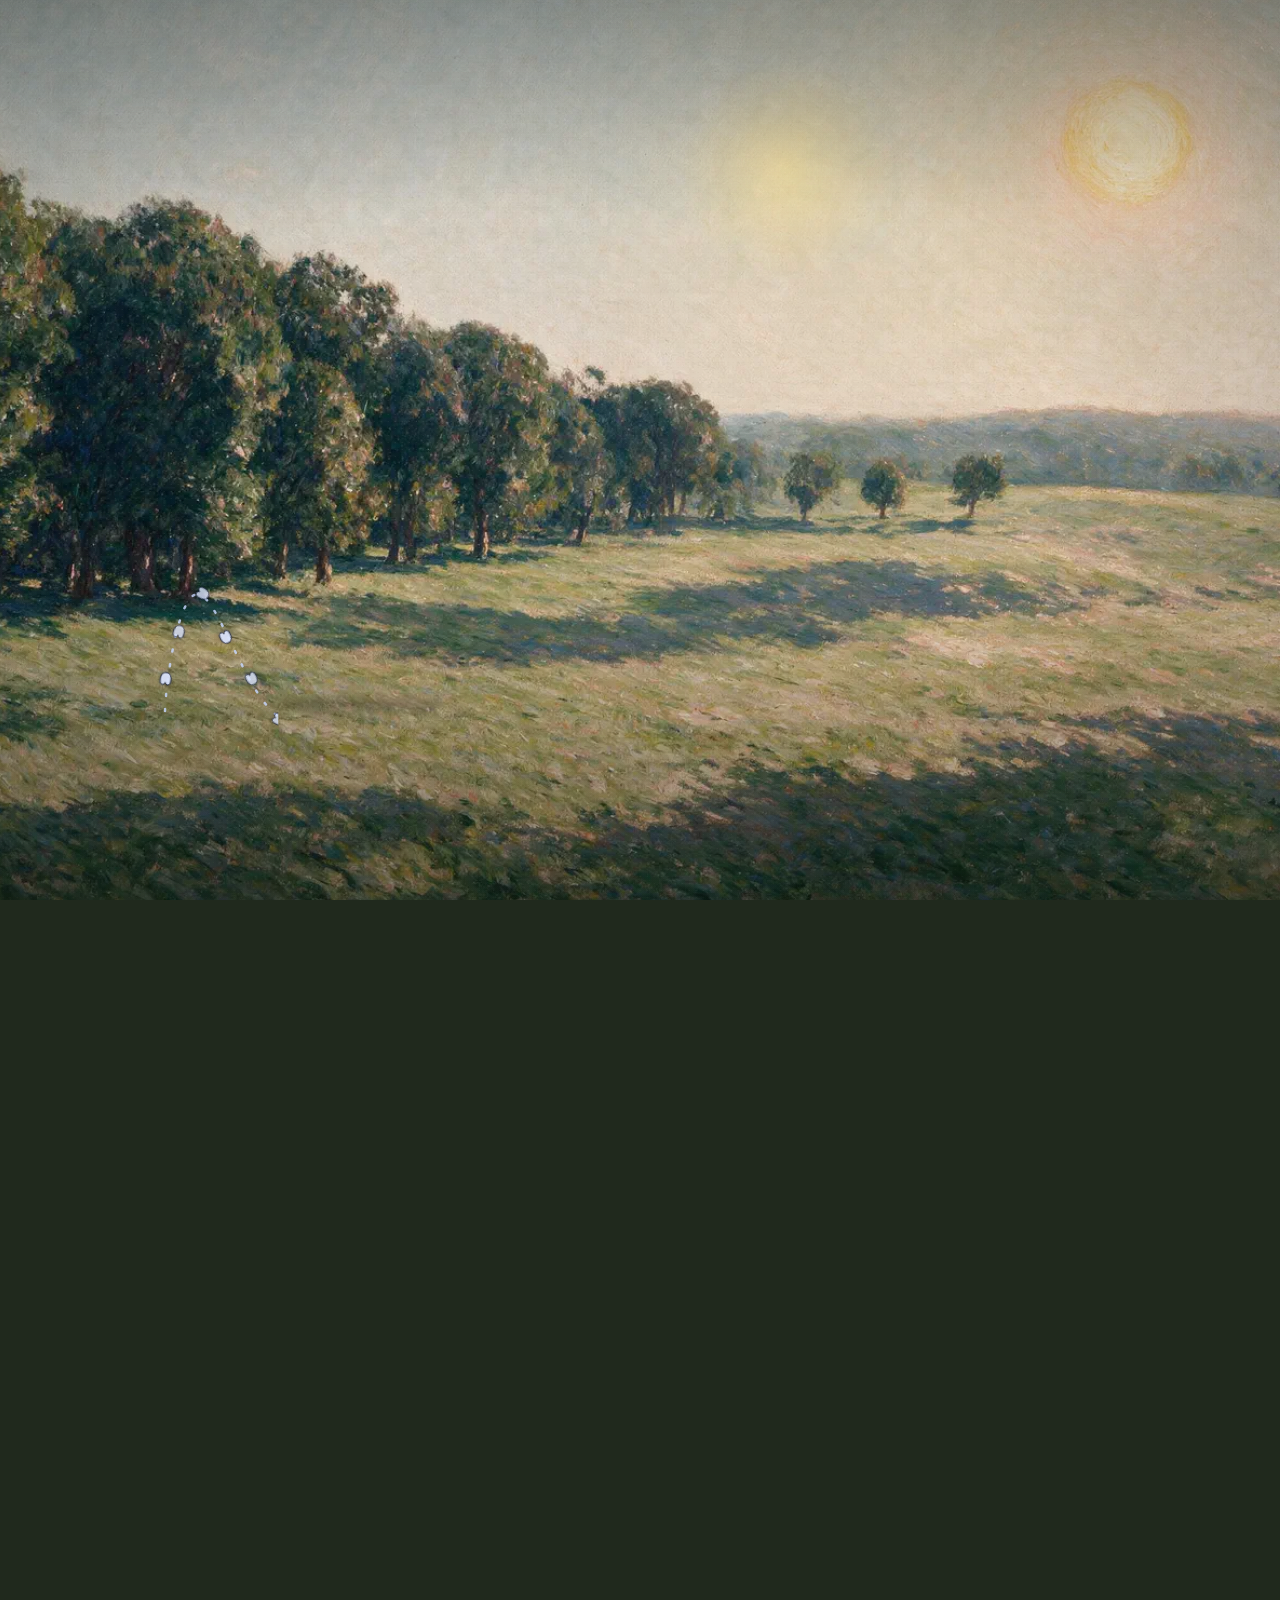
==== index.html @ d5634693 "Reduce initial asset payload" ====
<!doctype html>
<html lang="zh-CN">
<head>
  <meta charset="utf-8" />
  <meta name="viewport" content="width=device-width, initial-scale=1" />
  <meta name="theme-color" content="#293421" />
  <title>Worldcore — 彩琳的赛道手账</title>
  <meta name="description" content="彩琳的设计与开发作品集，以马从左向右奔跑的 2D 叙事方式展示项目与联系信息。" />
  <link rel="preload" as="image" href="assets/backgrounds-webp/bg_0.webp" />
  <link rel="stylesheet" href="styles.css?v=trail-14" />
</head>
<body>
  <div class="demo-track" id="demoTrack">
    <section class="demo-stage" id="demoStage">
      <div class="scene-stack" aria-hidden="true">
        <div class="scene" data-scene="0" data-label="森林深处">
          <img src="assets/backgrounds-webp/bg_0.webp" alt="" loading="eager" decoding="async" />
        </div>
        <div class="scene" data-scene="1" data-label="森林">
          <img src="assets/backgrounds-webp/bg_1.webp" alt="" loading="lazy" decoding="async" />
        </div>
        <div class="scene" data-scene="2" data-label="森林到草地">
          <img src="assets/backgrounds-webp/bg_2.webp" alt="" loading="lazy" decoding="async" />
        </div>
        <div class="scene" data-scene="3" data-label="草地">
          <img src="assets/backgrounds-webp/bg_3.webp" alt="" loading="lazy" decoding="async" />
        </div>
        <div class="scene" data-scene="4" data-label="草地傍晚">
          <img src="assets/backgrounds-webp/bg_4.webp" alt="" loading="lazy" decoding="async" />
        </div>
        <div class="scene" data-scene="5" data-label="牧场">
          <img src="assets/backgrounds-webp/bg_5.webp" alt="" loading="lazy" decoding="async" />
        </div>
        <div class="scene" data-scene="6" data-label="林间傍晚">
          <img src="assets/backgrounds-webp/bg_6.webp" alt="" loading="lazy" decoding="async" />
        </div>
        <div class="scene" data-scene="7" data-label="草原傍晚">
          <img src="assets/backgrounds-webp/bg_7.webp" alt="" loading="lazy" decoding="async" />
        </div>
        <div class="scene" data-scene="8" data-label="森林晚">
          <img src="assets/backgrounds-webp/bg_8.webp" alt="" loading="lazy" decoding="async" />
        </div>
      </div>

      <div class="atmosphere" aria-hidden="true">
        <div class="sun" id="sun"></div>
        <div class="light-wash"></div>
        <div class="vignette"></div>
        <div class="grain"></div>
      </div>


      <svg class="trail-svg" id="trailSvg" aria-hidden="true">
        <defs>
          <clipPath id="trailClip" clipPathUnits="userSpaceOnUse">
            <rect id="trailClipRect" x="0" y="0" width="10000" height="10000" />
          </clipPath>
        </defs>
        <g clip-path="url(#trailClip)">
          <path id="trailLine" class="trail-line" fill="none" stroke="#c8d8ff" stroke-width="2.5" stroke-linecap="round" stroke-dasharray="2 13" />
          <g id="trailPrints"></g>
        </g>
      </svg>

      <div class="horse-center" id="horseCenter" aria-label="在画面中央奔跑的马">
        <div class="horse-shadow"></div>
        <img id="centerHorseFrame" src="assets/horse-webp/frame_01.webp" alt="" decoding="async" />
      </div>


      <div class="portfolio-layer" aria-label="作品集入口">
        <div class="portfolio-landmark" id="echoLandmark">
          <div class="hoof-trail" aria-hidden="true">
            <i></i><i></i><i></i><i></i><i></i>
          </div>
          <a class="project-link" id="echoLink" href="#" aria-label="查看项目 echo">
            <span class="project-name">echo</span>
            <span class="project-arrow">↗</span>
          </a>
        </div>
      </div>



      <div class="hoof-layer" aria-label="精选项目">
        <a class="hoof-link" data-reveal="0.25" href="#" aria-label="查看 echo 项目一">
          <span class="hoof-label">echo <b>↗</b></span>
        </a>
        <a class="hoof-link" data-reveal="0.50" href="#" aria-label="查看 echo 项目二">
          <span class="hoof-label">echo <b>↗</b></span>
        </a>
        <a class="hoof-link" data-reveal="0.75" href="#" aria-label="查看 echo 项目三">
          <span class="hoof-label">echo <b>↗</b></span>
        </a>
      </div>

      <header class="demo-header">
        <span class="demo-badge">WORLDCORE</span>
        <strong>彩琳的赛道手账</strong>
        <span>向下滚动 · Echo cases</span>
      </header>

      <div class="chapter" id="chapter">森林 · 开始</div>

      <div class="progress">
        <span id="progressText">00</span>
        <div class="progress-track"><i id="progressBar"></i></div>
        <span>100</span>
      </div>

      <div class="scroll-cue">
        <span>向下滚动</span>
        <i></i>
      </div>

    </section>
  </div>
  <script src="script.js?v=trail-14"></script>
</body>
</html>
---- styles.css ----
* { box-sizing: border-box; }

html {
  background: #20291d;
  scroll-behavior: smooth;
}

body {
  margin: 0;
  overflow-x: hidden;
  color: #fff3d7;
  font-family: "Avenir Next", "PingFang SC", "Hiragino Sans GB", sans-serif;
  background: #20291d;
}

.demo-track {
  height: 620vh;
}

.demo-stage {
  position: sticky;
  top: 0;
  height: 100svh;
  min-height: 620px;
  overflow: hidden;
  isolation: isolate;
  background: #2a3824;
}

.scene-stack,
.atmosphere {
  position: absolute;
  inset: 0;
  overflow: hidden;
}

.scene-stack { z-index: 1; }

.scene {
  position: absolute;
  inset: 0;
  opacity: 0;
  will-change: opacity;
}

.scene img {
  width: 100%;
  height: 100%;
  object-fit: cover;
  object-position: center bottom;
  transform: scale(1.08) translate3d(var(--scene-x, 0px), 0, 0);
  transform-origin: 50% 68%;
  will-change: transform;
}

.atmosphere {
  z-index: 4;
  pointer-events: none;
}

.sun {
  position: absolute;
  left: var(--sun-x, 64vw);
  top: var(--sun-y, 18vh);
  width: clamp(120px, 17vw, 290px);
  aspect-ratio: 1;
  border-radius: 50%;
  transform: translate(-50%, -50%);
  background: radial-gradient(circle, rgba(255, 228, 149, 0.58), rgba(255, 214, 119, 0.18) 42%, transparent 72%);
  mix-blend-mode: screen;
  will-change: left, top, opacity;
}

.light-wash {
  position: absolute;
  inset: 0;
  background:
    radial-gradient(circle at 72% 22%, rgba(255, 221, 138, 0.15), transparent 34%),
    linear-gradient(180deg, rgba(255, 249, 224, 0.08), transparent 42%, rgba(22, 27, 17, 0.20));
  mix-blend-mode: soft-light;
}

.vignette {
  position: absolute;
  inset: 0;
  background:
    linear-gradient(180deg, rgba(20, 25, 16, 0.26), transparent 24%, transparent 70%, rgba(17, 21, 13, 0.30)),
    radial-gradient(ellipse at center, transparent 46%, rgba(17, 22, 14, 0.22));
}

.grain {
  position: absolute;
  inset: -20%;
  opacity: 0.21;
  mix-blend-mode: soft-light;
  background-image:
    radial-gradient(rgba(83, 65, 46, 0.24) 0.7px, transparent 0.8px),
    radial-gradient(rgba(255, 250, 229, 0.36) 0.75px, transparent 0.85px);
  background-size: 5px 5px, 7px 7px;
  background-position: 0 0, 2px 3px;
  will-change: transform;
}

.horse-center {
  position: absolute;
  z-index: 8;
  left: var(--horse-left, 10vw);
  bottom: var(--horse-bottom, 28vh);
  width: min(24.5vw, 35.6vh);
  height: auto;
  transform: translateX(-50%) translateY(var(--horse-bob, 0px)) rotate(var(--horse-tilt, 0deg));
  transform-origin: 50% 74%;
  pointer-events: none;
  will-change: transform, left, height;
}

.horse-center img {
  display: block;
  width: 100%;
  height: auto;
  filter: brightness(var(--horse-light, 1)) saturate(0.96) contrast(0.98) drop-shadow(0 20px 20px rgba(31, 28, 19, 0.22));
}

.horse-shadow {
  position: absolute;
  left: 20%;
  right: 19%;
  bottom: 1%;
  height: 13px;
  border-radius: 50%;
  background: rgba(38, 35, 21, var(--shadow-opacity, 0.28));
  filter: blur(5px);
  transform: scaleX(var(--shadow-scale, 1));
  transform-origin: center;
}





.portfolio-layer {
  position: absolute;
  z-index: 22;
  inset: 0;
  pointer-events: none;
}

.portfolio-landmark {
  position: absolute;
  left: 35vw;
  top: 54vh;
  opacity: 0;
  transform: translate(-50%, -50%) translateY(-14px);
  transition: opacity 420ms ease, transform 520ms cubic-bezier(.22, .8, .28, 1), color 300ms ease;
  pointer-events: none;
}

.portfolio-landmark.is-visible {
  opacity: 1;
  transform: translate(-50%, -50%) translateY(0);
}

.portfolio-landmark.is-leaf {
  color: #fff1cf;
  text-shadow: 0 2px 16px rgba(30, 26, 15, 0.48);
  animation: leaf-settle 900ms cubic-bezier(.18, .86, .24, 1) both;
}

.portfolio-landmark.is-hoof {
  color: #34412f;
  text-shadow: 0 1px 10px rgba(246, 239, 211, 0.46);
}

.project-link {
  position: relative;
  z-index: 2;
  display: inline-flex;
  align-items: baseline;
  gap: 7px;
  padding: 2px 0;
  color: inherit;
  font-family: Baskerville, "Iowan Old Style", "Songti SC", serif;
  font-size: clamp(14px, 1.12vw, 20px);
  font-weight: 600;
  letter-spacing: 0.02em;
  text-decoration: none;
  pointer-events: none;
}

.portfolio-landmark.is-visible .project-link {
  pointer-events: auto;
}

.project-name {
  display: inline-block;
  border-bottom: 1px solid currentColor;
}

.project-arrow {
  display: inline-block;
  font-size: 0.88em;
  transition: transform 180ms ease;
}

.project-link:hover .project-arrow,
.project-link:focus-visible .project-arrow {
  transform: translate(3px, -3px);
}

.project-link:focus-visible {
  outline: 2px solid currentColor;
  outline-offset: 5px;
  border-radius: 2px;
}

.hoof-trail {
  position: absolute;
  left: -132px;
  top: 16px;
  width: 120px;
  height: 52px;
  opacity: 0;
  transition: opacity 220ms ease;
  pointer-events: none;
}

.portfolio-landmark.is-hoof .hoof-trail {
  opacity: 0.72;
}

.hoof-trail i {
  position: absolute;
  width: 14px;
  height: 9px;
  border: 2px solid currentColor;
  border-radius: 52% 48% 48% 52%;
  opacity: 0;
  transform: rotate(-18deg) scale(0.55);
  animation: hoof-stamp 760ms ease forwards;
}

.hoof-trail i::after {
  content: "";
  position: absolute;
  left: 4px;
  right: 4px;
  top: 3px;
  height: 2px;
  border-top: 1px solid currentColor;
  border-radius: 50%;
  opacity: 0.7;
}

.hoof-trail i:nth-child(1) { left: 0; top: 34px; animation-delay: 60ms; }
.hoof-trail i:nth-child(2) { left: 24px; top: 22px; animation-delay: 170ms; transform: rotate(12deg) scale(0.55); }
.hoof-trail i:nth-child(3) { left: 48px; top: 8px; animation-delay: 280ms; }
.hoof-trail i:nth-child(4) { left: 72px; top: -4px; animation-delay: 390ms; transform: rotate(12deg) scale(0.55); }
.hoof-trail i:nth-child(5) { left: 96px; top: -15px; animation-delay: 500ms; }

@keyframes leaf-settle {
  0% { transform: translate(-50%, -50%) translate(-18px, -70px) rotate(-13deg); opacity: 0; }
  55% { transform: translate(-50%, -50%) translate(8px, 8px) rotate(8deg); opacity: 1; }
  78% { transform: translate(-50%, -50%) translate(-4px, -3px) rotate(-3deg); opacity: 1; }
  100% { transform: translate(-50%, -50%) translateY(0) rotate(0deg); opacity: 1; }
}

@keyframes hoof-stamp {
  0% { opacity: 0; transform: rotate(var(--hoof-rotation, -18deg)) scale(1.3); }
  38% { opacity: 0.9; transform: rotate(var(--hoof-rotation, -18deg)) scale(0.82); }
  100% { opacity: 0.72; transform: rotate(var(--hoof-rotation, -18deg)) scale(1); }
}

.trail-svg {
  position: absolute;
  z-index: 7;
  inset: 0;
  width: 100%;
  height: 100%;
  overflow: visible;
  pointer-events: none;
}

.trail-line {
  opacity: 0.82;
  filter: drop-shadow(0 0 7px rgba(110, 132, 214, 0.45));
}

#trailPrints path {
  fill: rgba(220, 229, 255, 0.94);
  filter: drop-shadow(0 2px 3px rgba(14, 18, 42, 0.35));
}

.hoof-layer {
  position: absolute;
  z-index: 16;
  inset: 0;
  pointer-events: none;
}

.hoof-link {
  position: absolute;
  left: var(--hoof-left, 30vw);
  bottom: var(--hoof-bottom, 20vh);
  display: flex;
  align-items: center;
  gap: 9px;
  color: rgba(255, 241, 209, 0.96);
  text-decoration: none;
  text-shadow: 0 2px 12px rgba(27, 23, 14, 0.62);
  opacity: 0;
  transform: translate(-50%, 50%) scale(0.55);
  pointer-events: none;
  transition: opacity 260ms ease, transform 520ms cubic-bezier(0.2, 0.85, 0.25, 1);
}

.hoof-link.is-visible {
  opacity: 1;
  transform: translate(-50%, 50%) scale(1);
  pointer-events: auto;
}

.hoof-label {
  display: inline-flex;
  align-items: center;
  gap: 3px;
  font-size: 13px;
  font-weight: 700;
  letter-spacing: 0.06em;
  white-space: nowrap;
  opacity: 0;
  transform: translateX(-2px);
  transition: opacity 260ms ease 150ms, transform 260ms ease 150ms;
}

.hoof-link.is-visible .hoof-label {
  opacity: 1;
  transform: translateX(0);
}

.hoof-label b {
  font-weight: 500;
  transition: transform 160ms ease;
}

.hoof-link:hover .hoof-label b,
.hoof-link:focus-visible .hoof-label b {
  transform: translate(2px, -2px);
}

.hoof-link:focus-visible { outline: none; }

@media (max-width: 720px) {
  .demo-header { top: 12px; left: 12px; right: 12px; }
  .demo-header > span:last-child { display: none; }
  .chapter { left: 16px; font-size: 23px; }
  .progress { right: 12px; }
  .progress-track { height: 30vh; }
}

@media (prefers-reduced-motion: reduce) {
  .scroll-cue i { animation: none; }
}
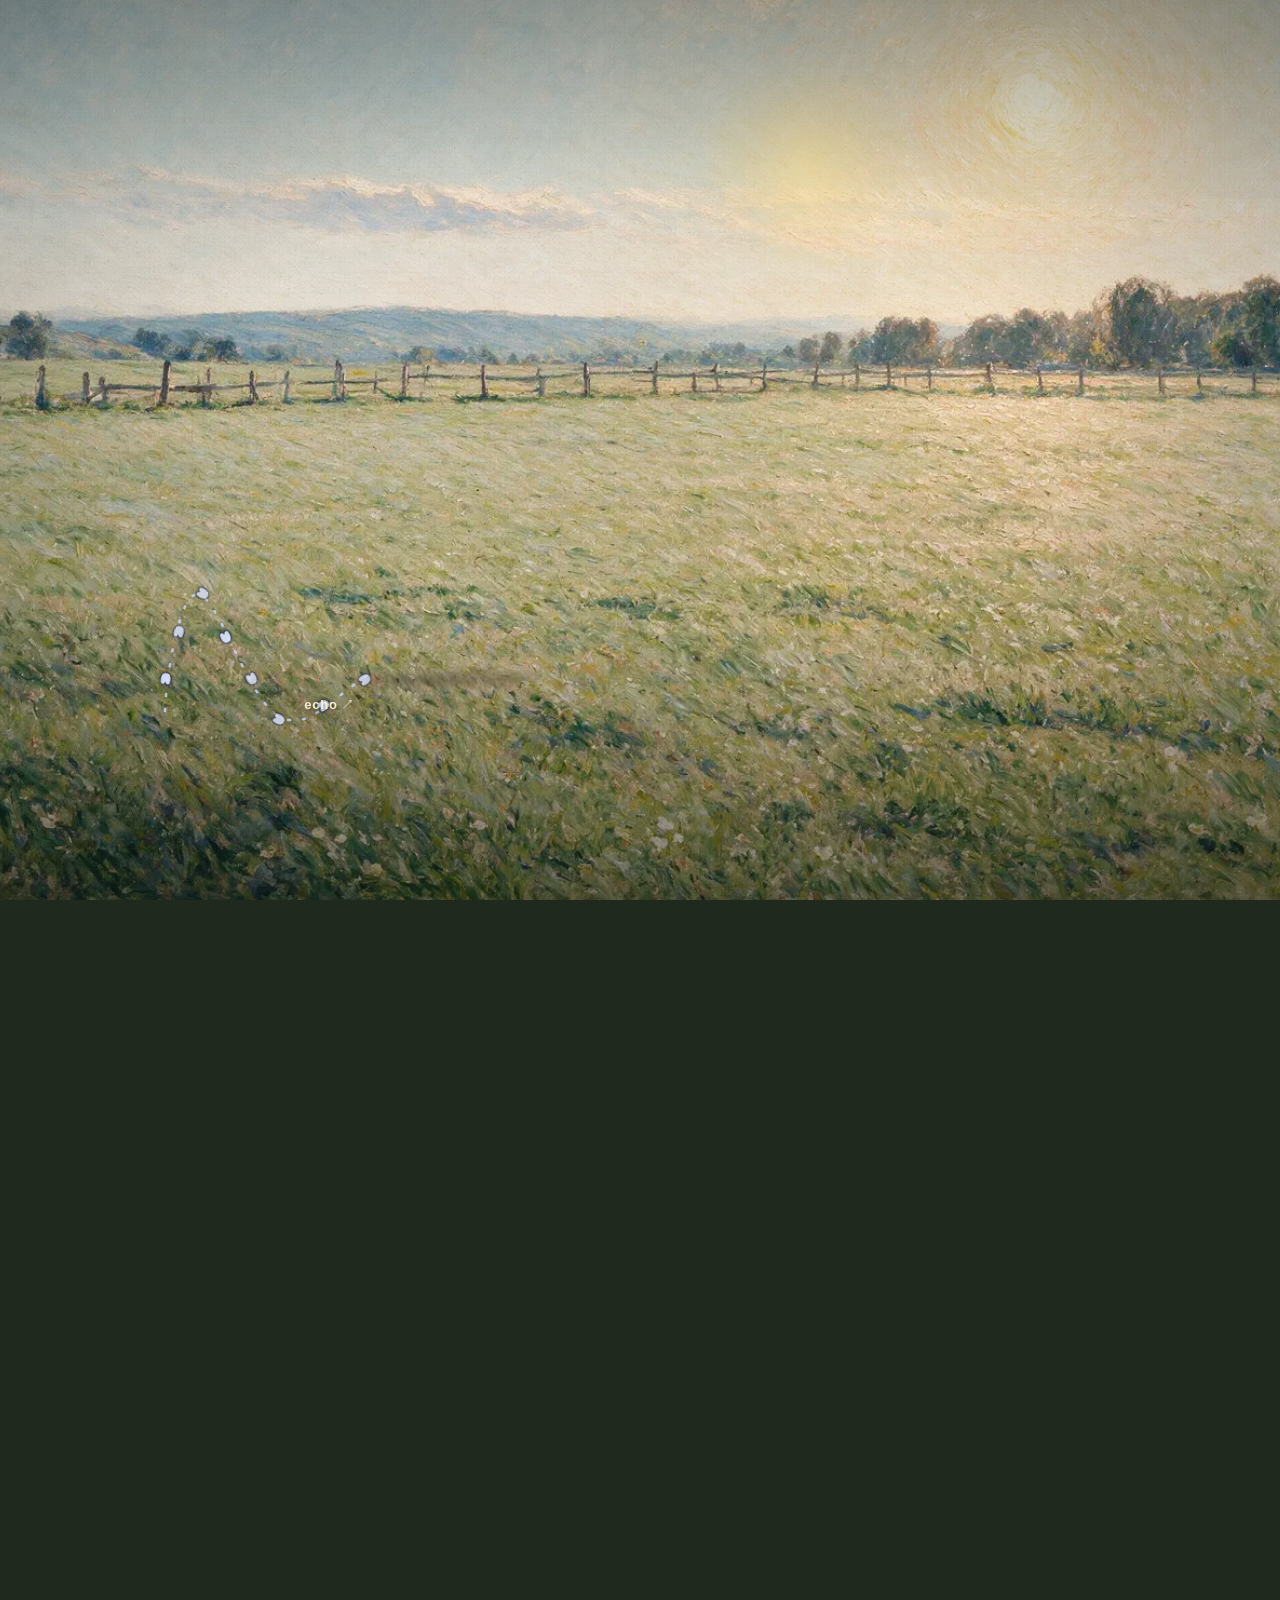
==== commit e3e0f439: "Preload all horse frames and keep animation running" ====
--- a/index.html
+++ b/index.html
@@ -7,7 +7,7 @@
   <title>Worldcore — 彩琳的赛道手账</title>
   <meta name="description" content="彩琳的设计与开发作品集，以马从左向右奔跑的 2D 叙事方式展示项目与联系信息。" />
   <link rel="preload" as="image" href="assets/backgrounds-webp/bg_0.webp" />
-  <link rel="stylesheet" href="styles.css?v=trail-14" />
+  <link rel="stylesheet" href="styles.css?v=trail-15" />
 </head>
 <body>
   <div class="demo-track" id="demoTrack">
@@ -115,6 +115,6 @@
 
     </section>
   </div>
-  <script src="script.js?v=trail-14"></script>
+  <script src="script.js?v=trail-15"></script>
 </body>
 </html>
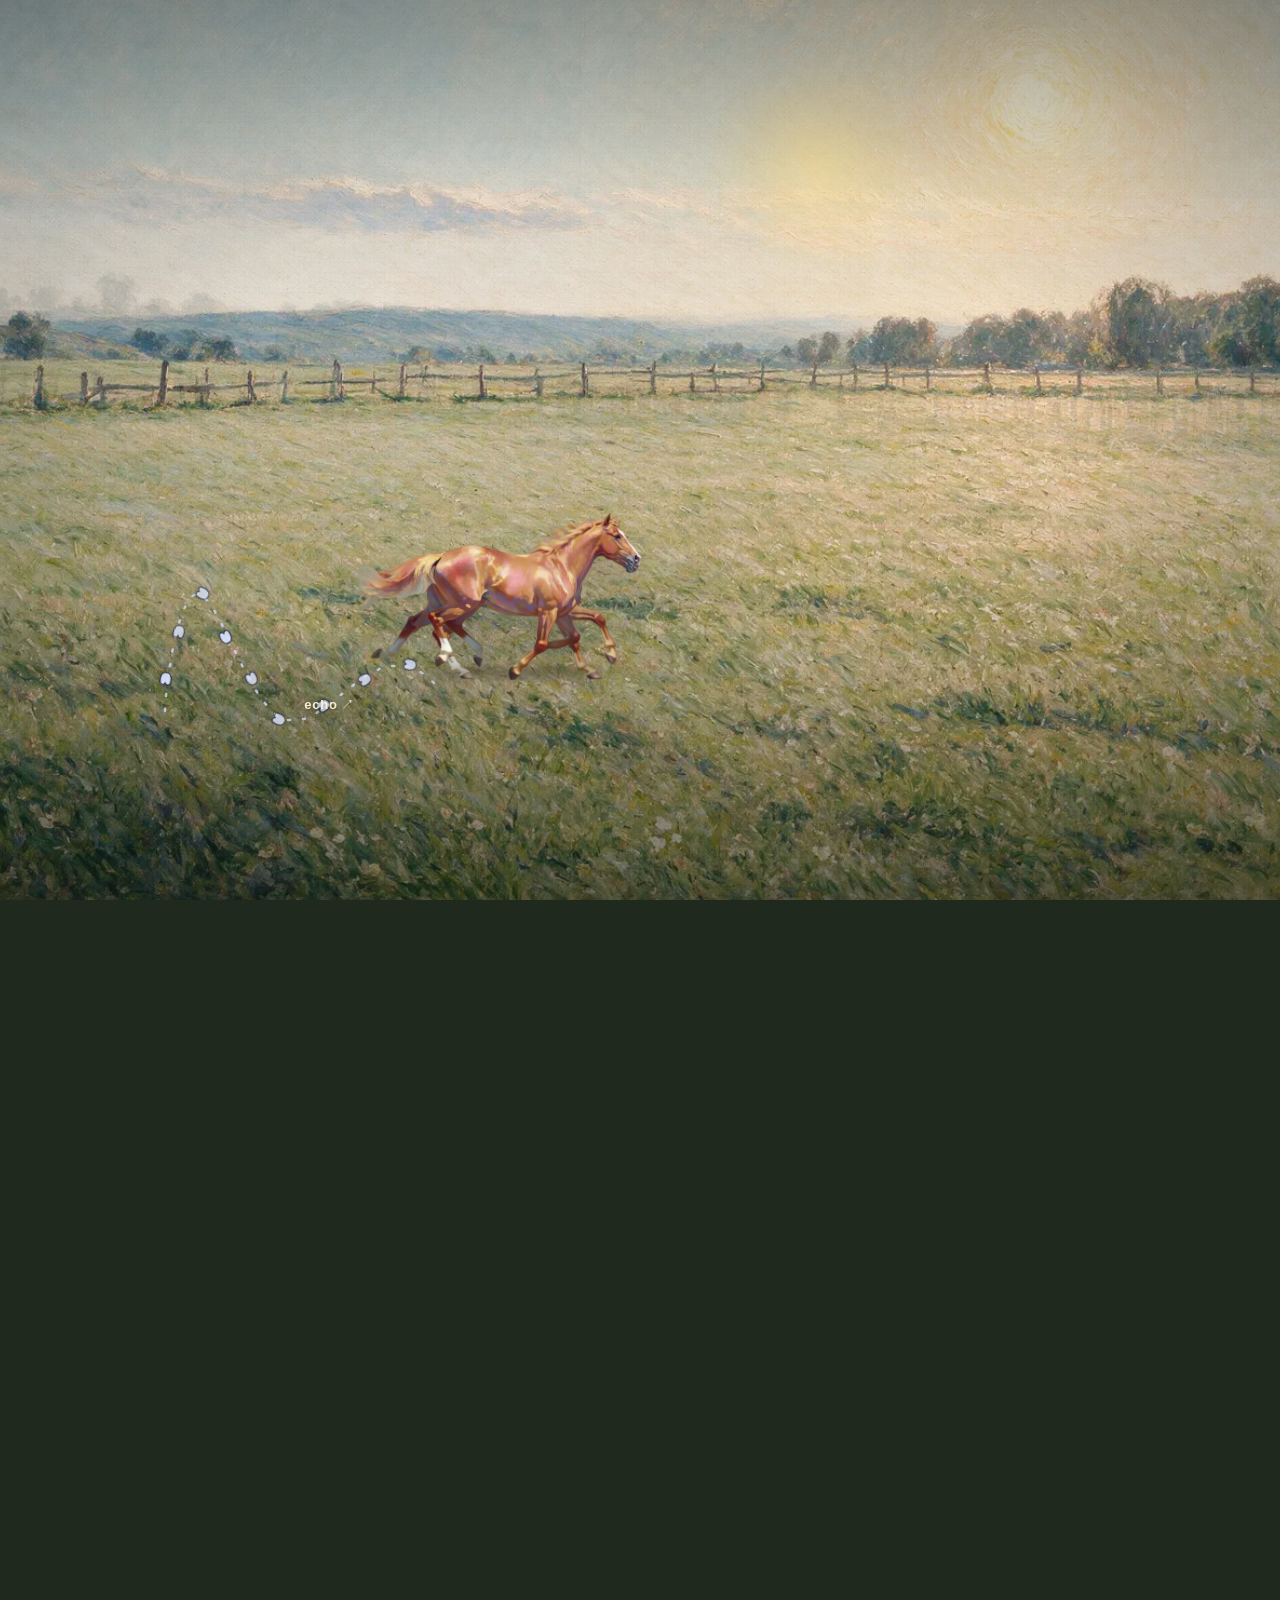
==== commit fe0de8b8: "Use sprite sheet canvas for continuous horse animation" ====
--- a/index.html
+++ b/index.html
@@ -7,7 +7,7 @@
   <title>Worldcore — 彩琳的赛道手账</title>
   <meta name="description" content="彩琳的设计与开发作品集，以马从左向右奔跑的 2D 叙事方式展示项目与联系信息。" />
   <link rel="preload" as="image" href="assets/backgrounds-webp/bg_0.webp" />
-  <link rel="stylesheet" href="styles.css?v=trail-15" />
+  <link rel="stylesheet" href="styles.css?v=trail-16" />
 </head>
 <body>
   <div class="demo-track" id="demoTrack">
@@ -64,7 +64,7 @@
 
       <div class="horse-center" id="horseCenter" aria-label="在画面中央奔跑的马">
         <div class="horse-shadow"></div>
-        <img id="centerHorseFrame" src="assets/horse-webp/frame_01.webp" alt="" decoding="async" />
+        <canvas id="centerHorseCanvas" width="854" height="480" aria-hidden="true"></canvas>
       </div>
 
 
@@ -115,6 +115,6 @@
 
     </section>
   </div>
-  <script src="script.js?v=trail-15"></script>
+  <script src="script.js?v=trail-16"></script>
 </body>
 </html>
--- a/styles.css
+++ b/styles.css
@@ -111,10 +111,12 @@
   transform: translateX(-50%) translateY(var(--horse-bob, 0px)) rotate(var(--horse-tilt, 0deg));
   transform-origin: 50% 74%;
   pointer-events: none;
+  background: url("assets/horse-webp/frame_01.webp") center / contain no-repeat;
   will-change: transform, left, height;
 }
 
-.horse-center img {
+.horse-center canvas {
+  position: relative;
   display: block;
   width: 100%;
   height: auto;
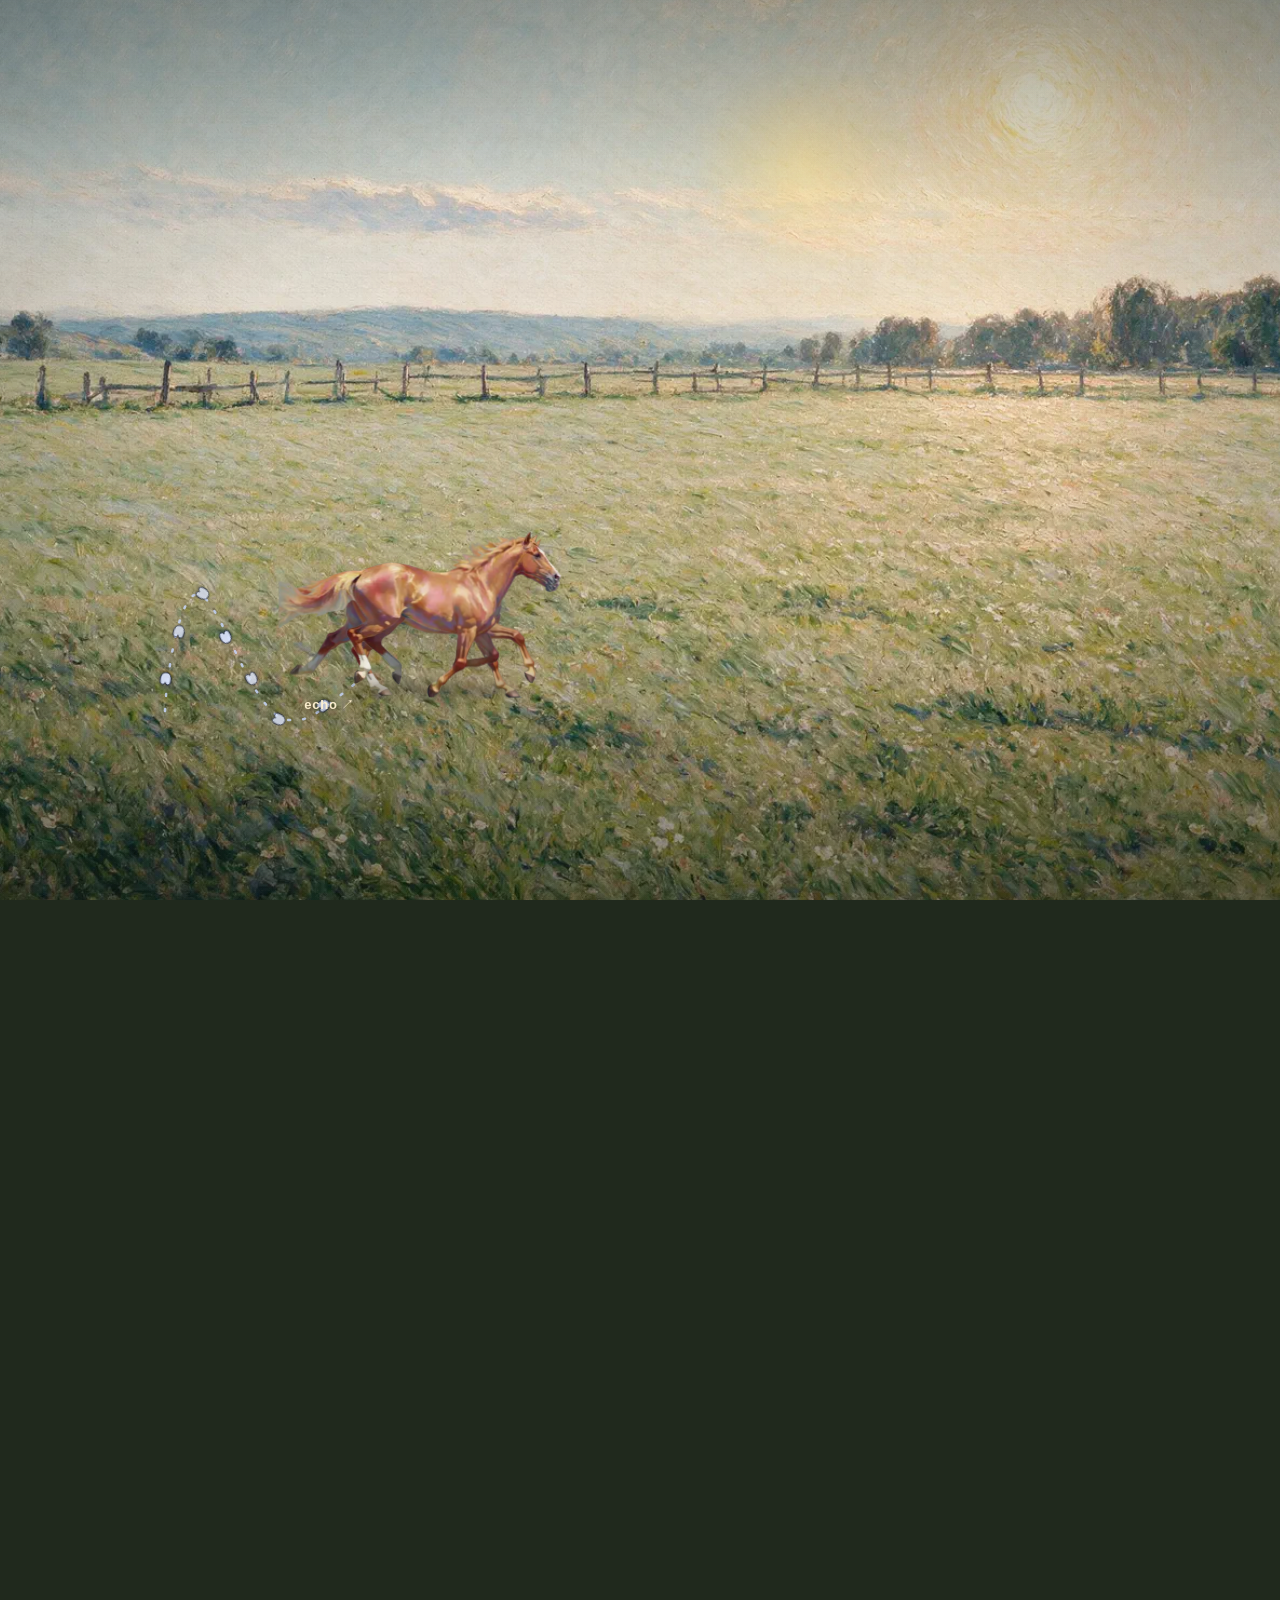
==== commit f1c675a8: "Use smaller horse sprite sheet" ====
--- a/index.html
+++ b/index.html
@@ -7,7 +7,7 @@
   <title>Worldcore — 彩琳的赛道手账</title>
   <meta name="description" content="彩琳的设计与开发作品集，以马从左向右奔跑的 2D 叙事方式展示项目与联系信息。" />
   <link rel="preload" as="image" href="assets/backgrounds-webp/bg_0.webp" />
-  <link rel="stylesheet" href="styles.css?v=trail-16" />
+  <link rel="stylesheet" href="styles.css?v=trail-17" />
 </head>
 <body>
   <div class="demo-track" id="demoTrack">
@@ -64,7 +64,7 @@
 
       <div class="horse-center" id="horseCenter" aria-label="在画面中央奔跑的马">
         <div class="horse-shadow"></div>
-        <canvas id="centerHorseCanvas" width="854" height="480" aria-hidden="true"></canvas>
+        <canvas id="centerHorseCanvas" width="480" height="270" aria-hidden="true"></canvas>
       </div>
 
 
@@ -115,6 +115,6 @@
 
     </section>
   </div>
-  <script src="script.js?v=trail-16"></script>
+  <script src="script.js?v=trail-17"></script>
 </body>
 </html>
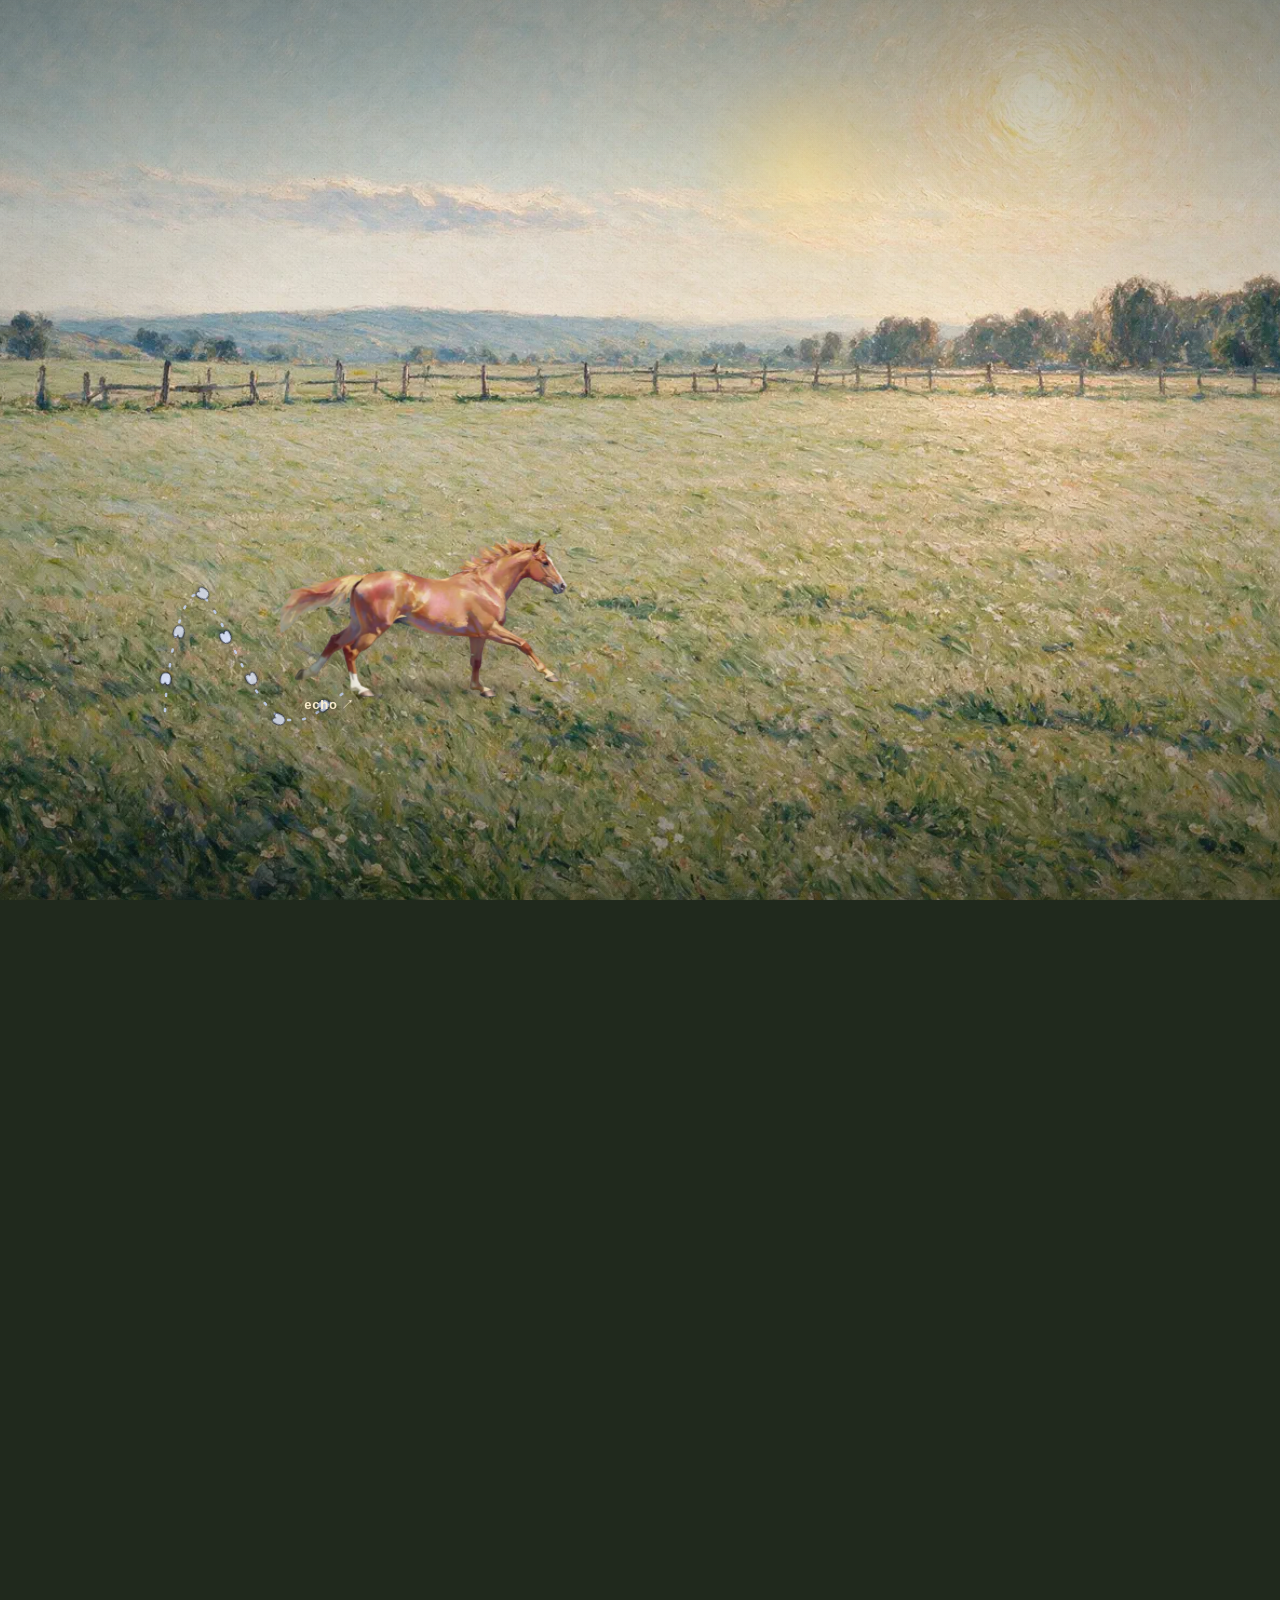
==== commit 04692a9a: "Hide placeholder horse after sprite loads" ====
--- a/index.html
+++ b/index.html
@@ -7,7 +7,7 @@
   <title>Worldcore — 彩琳的赛道手账</title>
   <meta name="description" content="彩琳的设计与开发作品集，以马从左向右奔跑的 2D 叙事方式展示项目与联系信息。" />
   <link rel="preload" as="image" href="assets/backgrounds-webp/bg_0.webp" />
-  <link rel="stylesheet" href="styles.css?v=trail-17" />
+  <link rel="stylesheet" href="styles.css?v=trail-18" />
 </head>
 <body>
   <div class="demo-track" id="demoTrack">
@@ -115,6 +115,6 @@
 
     </section>
   </div>
-  <script src="script.js?v=trail-17"></script>
+  <script src="script.js?v=trail-18"></script>
 </body>
 </html>
--- a/styles.css
+++ b/styles.css
@@ -113,6 +113,10 @@
   pointer-events: none;
   background: url("assets/horse-webp/frame_01.webp") center / contain no-repeat;
   will-change: transform, left, height;
+}
+
+.horse-center.is-ready {
+  background-image: none;
 }
 
 .horse-center canvas {
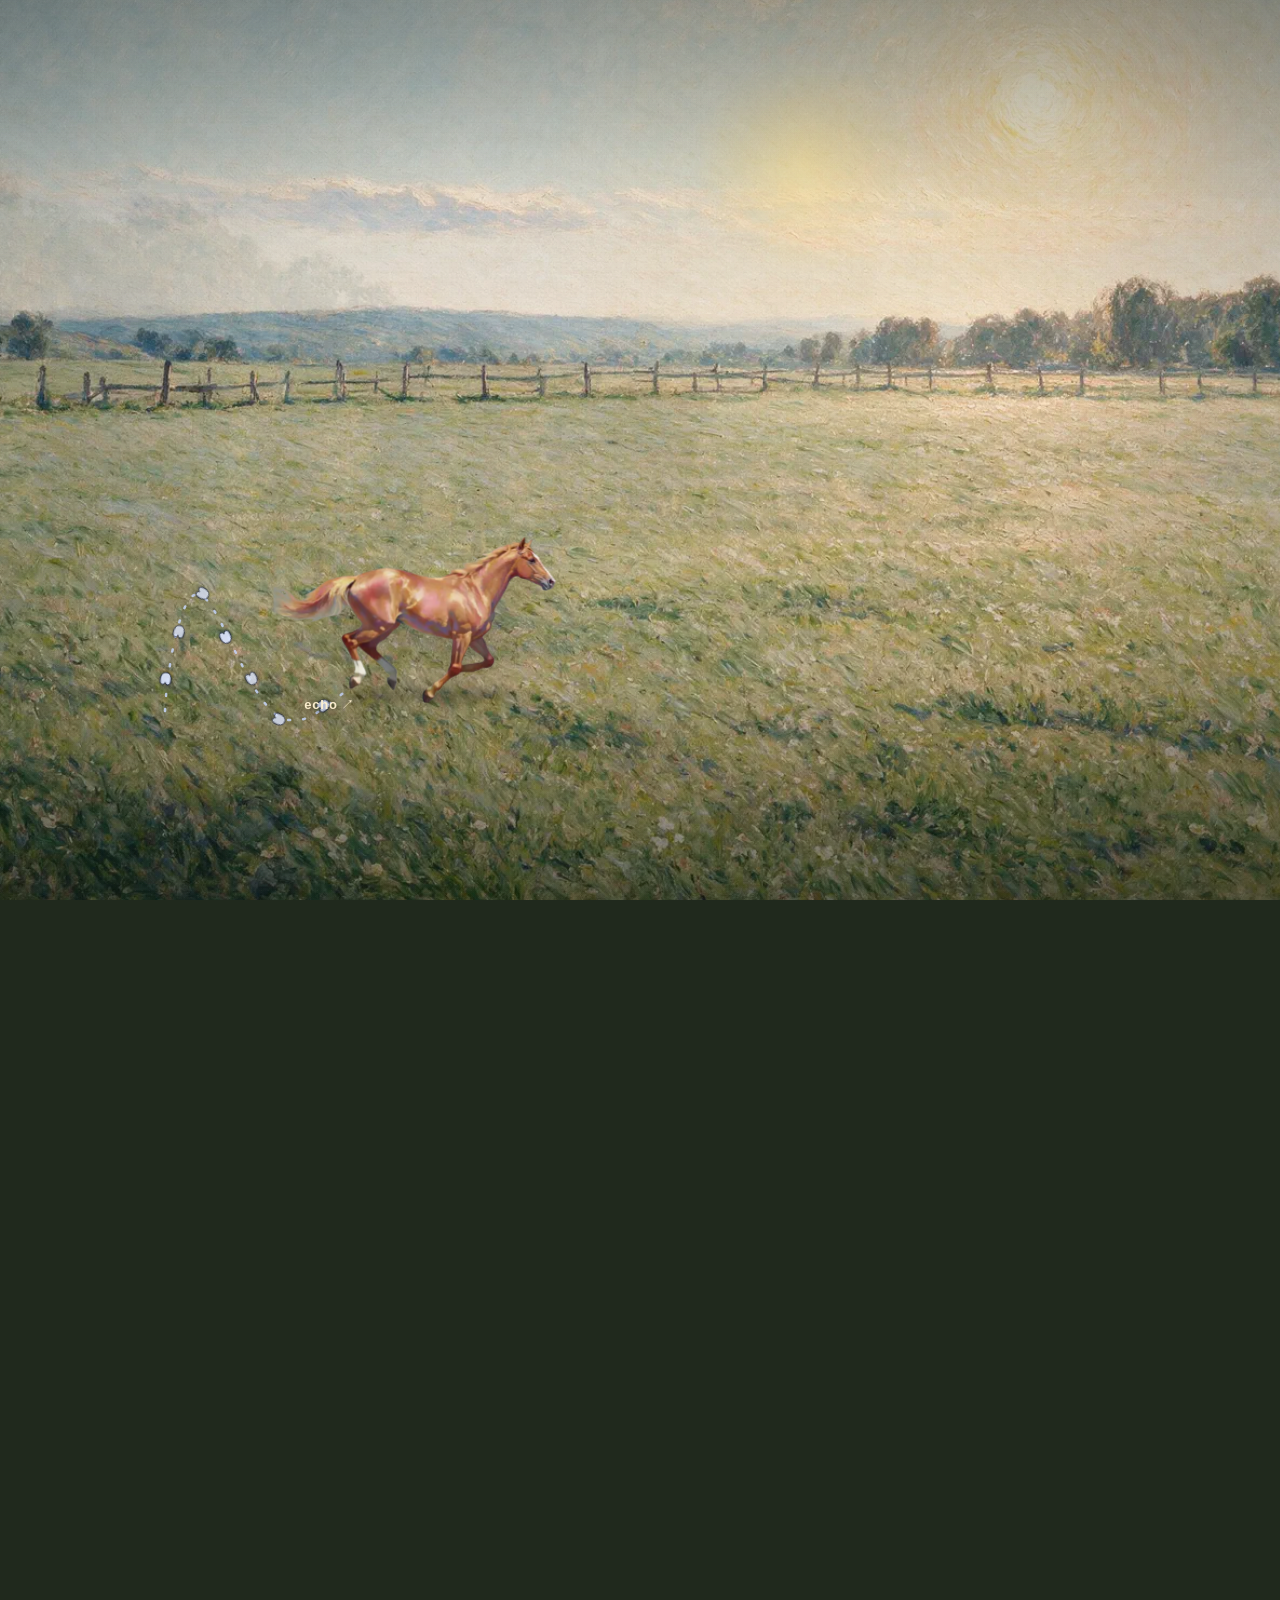
==== commit 6d27ff15: "Remove personal name from public site" ====
--- a/index.html
+++ b/index.html
@@ -4,10 +4,10 @@
   <meta charset="utf-8" />
   <meta name="viewport" content="width=device-width, initial-scale=1" />
   <meta name="theme-color" content="#293421" />
-  <title>Worldcore — 彩琳的赛道手账</title>
-  <meta name="description" content="彩琳的设计与开发作品集，以马从左向右奔跑的 2D 叙事方式展示项目与联系信息。" />
+  <title>Worldcore — 赛道手账</title>
+  <meta name="description" content="Worldcore 是一个使用 2D 马匹动画和滚动叙事展示项目与联系方式的个人作品集。" />
   <link rel="preload" as="image" href="assets/backgrounds-webp/bg_0.webp" />
-  <link rel="stylesheet" href="styles.css?v=trail-18" />
+  <link rel="stylesheet" href="styles.css?v=trail-19" />
 </head>
 <body>
   <div class="demo-track" id="demoTrack">
@@ -96,7 +96,7 @@
 
       <header class="demo-header">
         <span class="demo-badge">WORLDCORE</span>
-        <strong>彩琳的赛道手账</strong>
+        <strong>Worldcore</strong>
         <span>向下滚动 · Echo cases</span>
       </header>
 
@@ -115,6 +115,6 @@
 
     </section>
   </div>
-  <script src="script.js?v=trail-18"></script>
+  <script src="script.js?v=trail-19"></script>
 </body>
 </html>
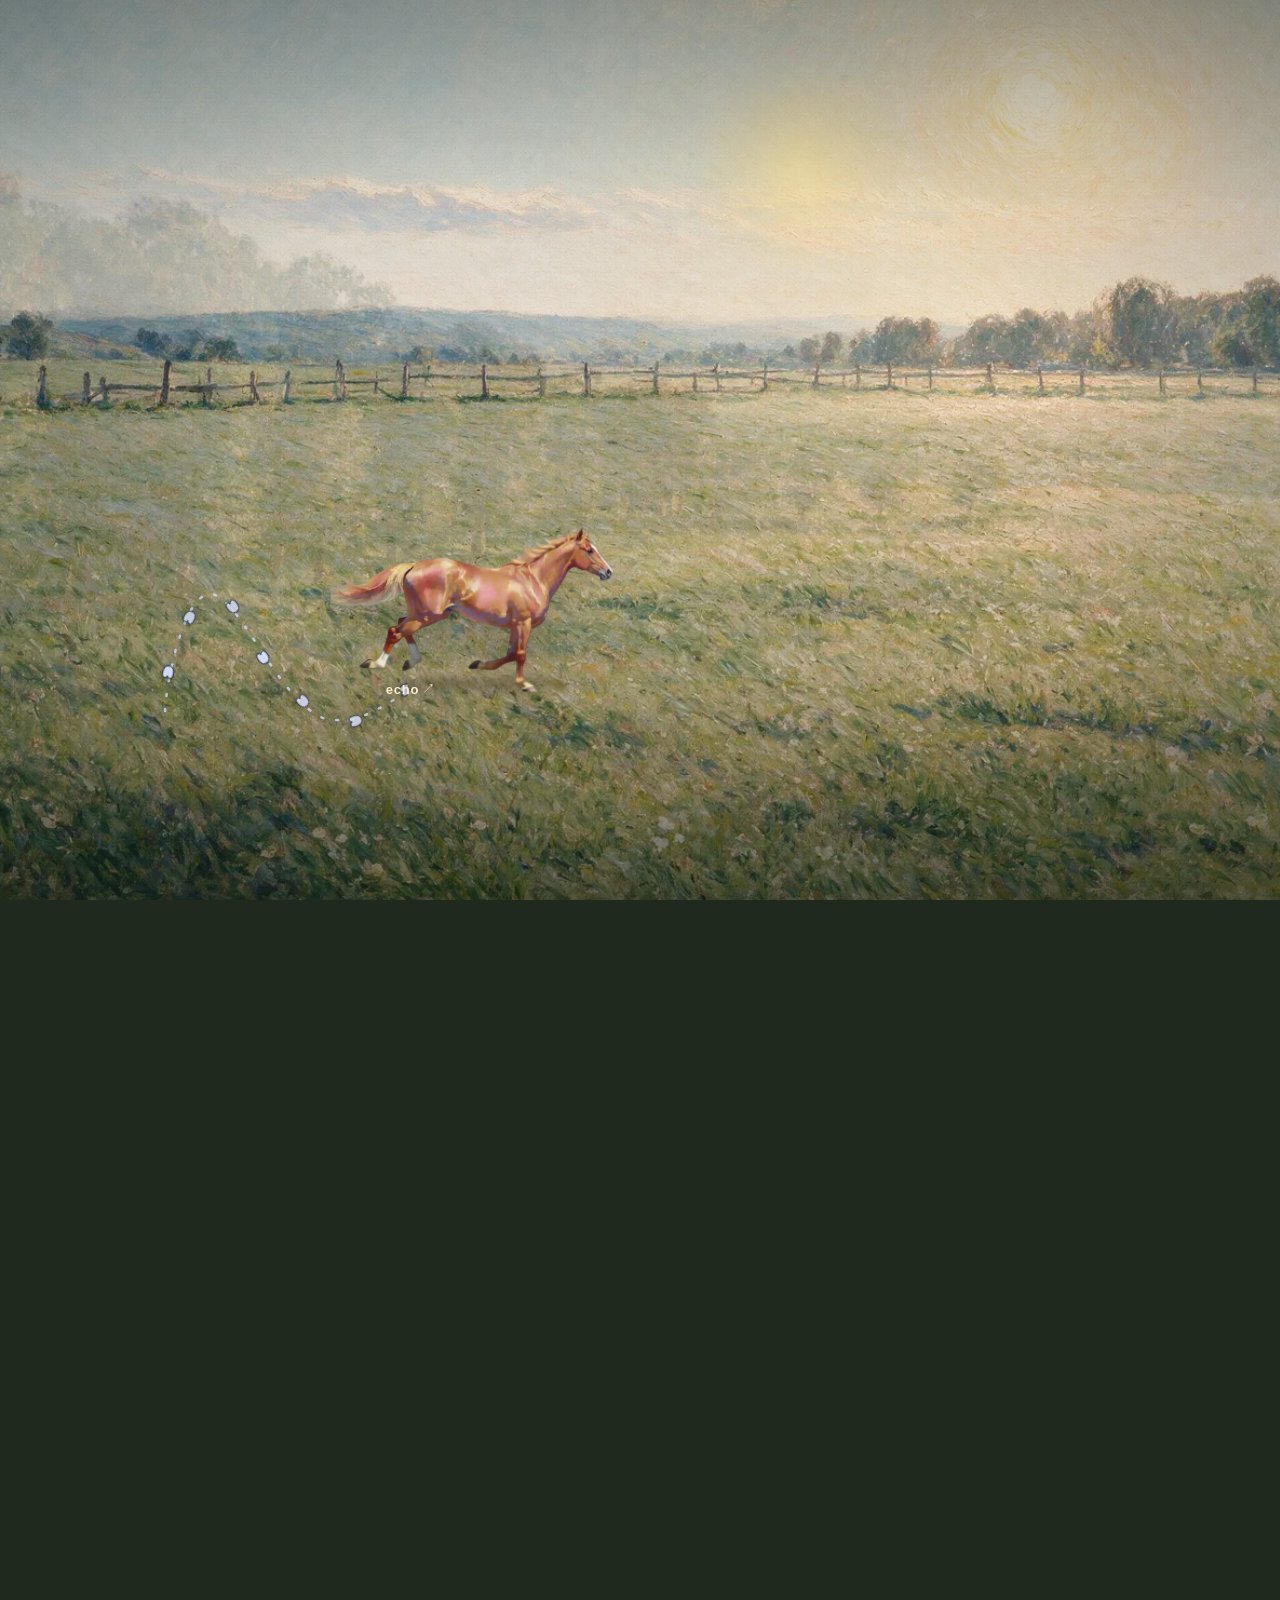
==== commit 070b9e83: "Make horse exit at the end of the trail" ====
--- a/index.html
+++ b/index.html
@@ -7,7 +7,7 @@
   <title>Worldcore — 赛道手账</title>
   <meta name="description" content="Worldcore 是一个使用 2D 马匹动画和滚动叙事展示项目与联系方式的个人作品集。" />
   <link rel="preload" as="image" href="assets/backgrounds-webp/bg_0.webp" />
-  <link rel="stylesheet" href="styles.css?v=trail-19" />
+  <link rel="stylesheet" href="styles.css?v=trail-20" />
 </head>
 <body>
   <div class="demo-track" id="demoTrack">
@@ -115,6 +115,6 @@
 
     </section>
   </div>
-  <script src="script.js?v=trail-19"></script>
+  <script src="script.js?v=trail-20"></script>
 </body>
 </html>
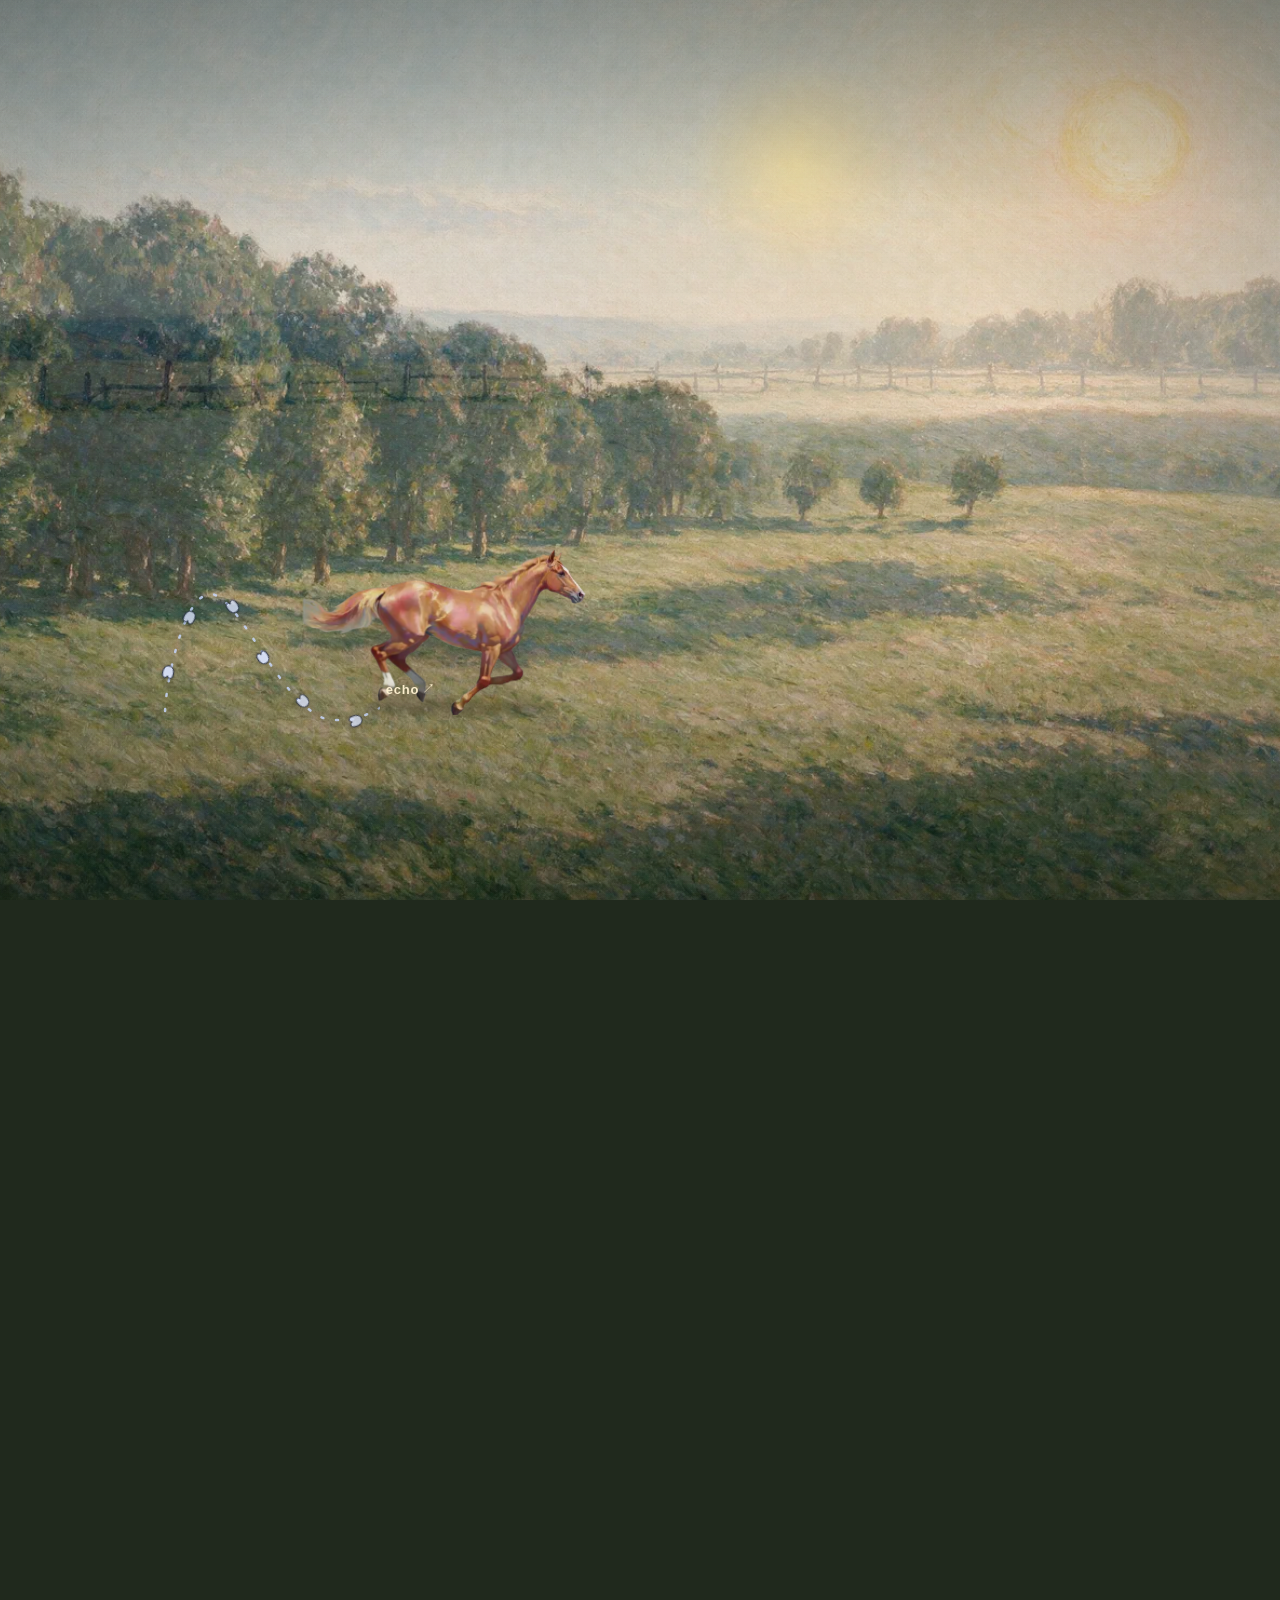
==== commit 0f31100d: "Host the resume editor in the browser without storing the resume. Co-authored-by: Cursor <cursoragen" ====
--- a/index.html
+++ b/index.html
@@ -7,7 +7,7 @@
   <title>Worldcore — 赛道手账</title>
   <meta name="description" content="Worldcore 是一个使用 2D 马匹动画和滚动叙事展示项目与联系方式的个人作品集。" />
   <link rel="preload" as="image" href="assets/backgrounds-webp/bg_0.webp" />
-  <link rel="stylesheet" href="styles.css?v=trail-20" />
+  <link rel="stylesheet" href="styles.css?v=trail-21" />
 </head>
 <body>
   <div class="demo-track" id="demoTrack">
@@ -97,6 +97,7 @@
       <header class="demo-header">
         <span class="demo-badge">WORLDCORE</span>
         <strong>Worldcore</strong>
+        <a href="/resume/">简历</a>
         <span>向下滚动 · Echo cases</span>
       </header>
 
--- a/styles.css
+++ b/styles.css
@@ -355,6 +355,18 @@
 
 .hoof-link:focus-visible { outline: none; }
 
+.demo-header a {
+  color: inherit;
+  font-size: 13px;
+  letter-spacing: 0.12em;
+  text-decoration: none;
+}
+
+.demo-header a:hover,
+.demo-header a:focus-visible {
+  text-decoration: underline;
+}
+
 @media (max-width: 720px) {
   .demo-header { top: 12px; left: 12px; right: 12px; }
   .demo-header > span:last-child { display: none; }
